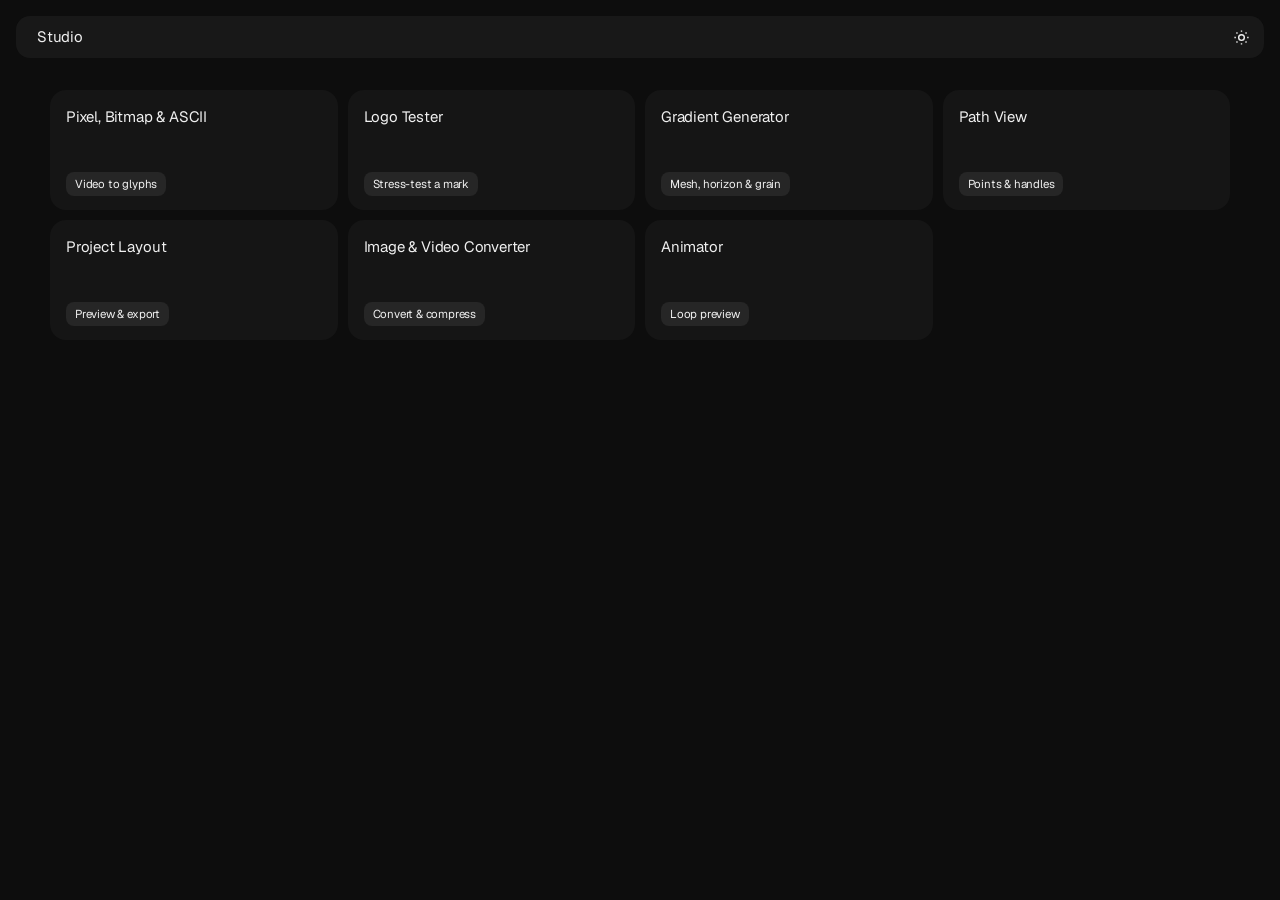
==== index.html @ 0e45035b "Update" ====
<!DOCTYPE html>
<html lang="en" data-theme="dark">
<head>
<meta charset="UTF-8">
<meta name="viewport" content="width=device-width, initial-scale=1.0">
<title>Studio — Vegar Efteland Melhus</title>
<meta name="robots" content="noindex, nofollow">
<link rel="stylesheet" href="/shared.css">
<style>
  body { padding: 90px 16px 40px; min-height: 100vh; }
  .hub-wrap { max-width: 1180px; margin: 0 auto; }

  /* Cards: flat tone panels. Every card is the whole click target. */
  .tool-grid { display: grid; grid-template-columns: repeat(auto-fill, minmax(260px, 1fr)); gap: 10px; }

  .tool-card {
    position: relative; display: flex; flex-direction: column; gap: 10px; min-height: 120px;
    padding: 16px 16px 14px; border-radius: var(--panel-radius); background: var(--surface);
    animation: cardIn 300ms var(--ease-out) both;
  }
  .tool-card.unavailable { opacity: 0.45; pointer-events: none; }

  .tool-card h2 { margin: 0; font-size: 15px; font-weight: 400; }
  .tool-foot { margin-top: auto; display: flex; gap: 6px; flex-wrap: wrap; }
  .chip { display: inline-flex; align-items: center; gap: 6px; height: 24px; padding: 0 9px;
    border-radius: 8px; background: var(--tone); font-size: 11.5px; color: var(--fg); }
  .chip .dot { width: 6px; height: 6px; border-radius: 2px; background: currentColor; }
  .chip.ok { color: #3f9b5a; } .chip.warn { color: var(--danger); }

  @keyframes cardIn { from { opacity: 0; transform: translateY(14px); } to { opacity: 1; transform: none; } }

</style>
<link rel="stylesheet" href="/tools/skin.css"><!-- last: the shared look wins -->
</head>
<body>

<div class="hub-nav">
  <div class="hub-pill" id="nav"><a href="/" class="active">Studio</a></div>
  <button class="theme-toggle-btn" id="themeToggle" title="Toggle theme">
    <svg viewBox="0 0 24 24" fill="none" stroke="currentColor" stroke-width="2" id="themeIcon">
      <path d="M21 12.79A9 9 0 1 1 11.21 3 7 7 0 0 0 21 12.79z"/>
    </svg>
  </button>
</div>

<main class="hub-wrap">
  <div class="tool-grid" id="grid"></div>
</main>

<script>
(function(){
  const root=document.documentElement, icon=document.getElementById("themeIcon");
  const sun='<circle cx="12" cy="12" r="4"/><path d="M12 2v2M12 20v2M4.93 4.93l1.41 1.41M17.66 17.66l1.41 1.41M2 12h2M20 12h2M6.34 17.66l-1.41 1.41M19.07 4.93l-1.41 1.41"/>';
  const moon='<path d="M21 12.79A9 9 0 1 1 11.21 3 7 7 0 0 0 21 12.79z"/>';
  const paint=()=>{ icon.innerHTML = root.getAttribute("data-theme")==="dark"?sun:moon; };
  const saved=localStorage.getItem("vegar-tools-theme");
  if(saved) root.setAttribute("data-theme",saved);
  paint();
  document.getElementById("themeToggle").addEventListener("click",()=>{
    const next=root.getAttribute("data-theme")==="dark"?"light":"dark";
    root.setAttribute("data-theme",next);
    localStorage.setItem("vegar-tools-theme",next); paint();
  });
})();

/* Static build for GitHub Pages: the tool list is baked in (no server).
   Emboss is left out — it needs the local Python engine. */
const TOOLS=[
 {
  "url": "tools/pixel/index.html",
  "title": "Pixel, Bitmap & ASCII",
  "tag": "Video to glyphs",
  "icon": "M4 4h4v4H4zM10 4h4v4h-4zM16 4h4v4h-4zM4 10h4v4H4zM16 10h4v4h-4zM4 16h4v4H4zM10 16h4v4h-4z"
 },
 {
  "url": "tools/logo/index.html",
  "title": "Logo Tester",
  "tag": "Stress-test a mark",
  "icon": "M12 3a9 9 0 1 0 9 9M12 3v9l7.5 5"
 },
 {
  "url": "tools/gradient/index.html",
  "title": "Gradient Generator",
  "tag": "Mesh, horizon & grain",
  "icon": "M3 3h18v18H3zM3 12h18M3 17h18M3 7h18"
 },
 {
  "url": "tools/paths/index.html",
  "title": "Path View",
  "tag": "Points & handles",
  "icon": "M5 19C5 9 9 5 19 5M5 19h.01M19 5h.01M5 9h4M15 19v-4"
 },
 {
  "url": "tools/layout/index.html",
  "title": "Project Layout",
  "tag": "Preview & export",
  "icon": "M3 3h7v7H3zM14 3h7v7h-7zM3 14h7v7H3zM14 14h7v7h-7z"
 },
 {
  "url": "tools/converter/index.html",
  "title": "Image & Video Converter",
  "tag": "Convert & compress",
  "icon": "M21 15v4a2 2 0 0 1-2 2H5a2 2 0 0 1-2-2v-4M7 10l5 5 5-5M12 15V3"
 },
 {
  "url": "tools/animator/index.html",
  "title": "Animator",
  "tag": "Loop preview",
  "icon": "M3 4h14v12H3zM17 8l4-2v10l-4-2"
 }
];
(function(d){
  const grid=document.getElementById("grid"), nav=document.getElementById("nav");
  d.tools.forEach(function(t, i){
    const ok=t.available && t.engine_ready;

    const wrap=document.createElement(ok?"a":"div");
    if(ok) wrap.href="/"+t.url;
    wrap.className="tool-card"+(ok?"":" unavailable");
    wrap.style.animationDelay=(i*35)+"ms";
    let state="";
    if(!t.available) state="Not found";
    else if(t.engine && !t.engine_ready) state="Engine off";
    else if(t.engine) state="Local engine";
    const chips=['<span class="chip">'+t.tag+'</span>'];
    if(state) chips.push('<span class="chip '+(state==="Local engine"?"ok":"warn")+'"><i class="dot"></i>'+state+'</span>');
    wrap.innerHTML=
      
      '<h2>'+t.title+'</h2>'+
      '<div class="tool-foot">'+chips.join("")+'</div>';
    grid.appendChild(wrap);
  });
})({tools: TOOLS.map(t => Object.assign({available: true, engine_ready: true}, t))});
</script>
</body>
</html>
---- shared.css ----
/* ================================================================
   Studio — shared design system, part 1 of 2: tokens, base, nav.

   Mirrors vegarem.no exactly (index.html <style>, "Tokens"). When the
   site changes, change it here first: every tool and the hub read these
   variables. Part 2 is skin.css, which is loaded AFTER each tool's own
   styles and restyles the shared component vocabulary.

   The full written spec is "Design Guidelines.pdf" in the Studio folder.
   ================================================================ */

/* Geist, self-hosted — the same variable file the site ships (v1.7.2,
   100–900 in one 68 KB file). Licence in tools/vendor/fonts/. */
@font-face {
  font-family: 'Geist';
  src: url('/tools/vendor/fonts/Geist-Variable.woff2') format('woff2-variations'),
       url('/tools/vendor/fonts/Geist-Variable.woff2') format('woff2');
  font-weight: 100 900;
  font-style: normal;
  font-display: swap;
}

:root {
  /* ── Site tokens (1:1 with vegarem.no) ───────────────────────── */
  --bg:           #ffffff;
  --fg:           #0a0a0a;
  --nav-fg:       #0a0a0a;
  --muted:        #999999;
  --border:       #e8e8e8;
  --tag-bg:       #0a0a0a;
  --tag-fg:       #ffffff;
  --nav-bg:       rgba(255, 255, 255, 0.88);
  --pill-bg:      rgba(241, 241, 241, 0.72);   /* a shade darker than the page */
  --pill-solid:   #e7e9ee;
  --placeholder:  #f5f5f5;
  --pill-round:   0.333;   /* corner radius as a share of height */
  --pill-h:       30px;    /* every small pill and round button */
  --nav-h:        42px;
  --gap:          6px;     /* between media */
  --inset:        10px;    /* pills floating on media sit this far in */
  --media-radius: 8px;     /* every image, video and card */
  --font:         'Geist', system-ui, -apple-system, sans-serif;
  --ease-out:     cubic-bezier(0.22, 1, 0.36, 1);
  --nav-ease:     cubic-bezier(0.76, 0, 0.24, 1);
  --nav-dur:      400ms;
  --theme-transition: 420ms ease;
  --glass:        blur(22px) saturate(1.6);

  /* ── Tool extensions — what a tool needs that a portfolio doesn't ─ */
  --pill-ink:       var(--nav-fg);
  --pill-ink-quiet: color-mix(in srgb, var(--pill-ink) 58%, transparent);
  --surface:      #f5f5f5;                 /* panels: flat tone, no outline */
  --tone:         rgba(0, 0, 0, 0.055);    /* buttons, fields, tracks — on any surface */
  --tone-strong:  rgba(0, 0, 0, 0.11);
  --track:        rgba(10, 10, 10, 0.18);  /* slider rails, dividers on tone */
  --panel-radius: 16px;                    /* the site's info panel */
  --r-pill:       calc(var(--pill-h) * var(--pill-round));   /* = 10px */
  --r-nav:        calc(var(--nav-h) * var(--pill-round));    /* = 14px */
  --mono:         ui-monospace, 'SF Mono', Menlo, monospace;
  --danger:       #d9534f;

  /* Compat: names older tool CSS still reads. Shadows are gone on the
     site — surfaces read by tone alone — so the hover shadow is nothing. */
  --radius:       var(--r-pill);
  --hover-shadow: 0 0 0 transparent;
}

html[data-theme="dark"] {
  --bg:           #0d0d0d;
  --fg:           #efefef;
  --nav-fg:       #efefef;
  --muted:        #606060;
  --border:       #242424;
  --tag-bg:       #efefef;
  --tag-fg:       #0d0d0d;
  --nav-bg:       rgba(13, 13, 13, 0.88);
  --pill-bg:      rgba(30, 30, 30, 0.72);      /* a shade lighter than the page */
  --pill-solid:   #3a3d44;
  --placeholder:  #1a1a1a;

  --surface:      #151515;
  --tone:         rgba(255, 255, 255, 0.07);
  --tone-strong:  rgba(255, 255, 255, 0.13);
  --track:        rgba(239, 239, 239, 0.2);
}

/* ─── Base ──────────────────────────────────────────────────── */
*, *::before, *::after { box-sizing: border-box; }

html { background: var(--bg); }

body {
  margin: 0;
  background: var(--bg);
  color: var(--fg);
  font-family: var(--font);
  font-size: 16px;
  line-height: 1.5;
  /* The site's tracking. Set at 16px it computes to -0.192px and
     inherits as that, exactly as on vegarem.no. */
  letter-spacing: -0.012em;
  -webkit-font-smoothing: antialiased;
  -moz-osx-font-smoothing: grayscale;
  transition: background var(--theme-transition), color var(--theme-transition);
}

a { color: inherit; text-decoration: none; }
strong, b { font-weight: 600; }
button, input, select, textarea { font-family: inherit; letter-spacing: inherit; }
::selection { background: var(--fg); color: var(--bg); }

:focus-visible { outline: 2px solid var(--fg); outline-offset: 2px; }

* { scrollbar-width: thin; scrollbar-color: var(--tone-strong) transparent; }

@media (prefers-reduced-motion: reduce) {
  *, *::before, *::after { transition-duration: 1ms !important; animation-duration: 1ms !important; }
}

/* ─── Nav — the site's top bar ──────────────────────────────────
   One 42px glass bar, 16px from the edges; the glass is drawn by
   ::before so whatever sits inside stays clear. Markup every tool uses:

     <div class="hub-nav">
       <div class="hub-pill"> <a href="/">Studio</a> <a class="active" …>Tool</a> … </div>
       [<div class="nav-actions"> tool buttons </div>]   ← optional
       <button class="theme-toggle-btn"> <svg/> </button>
     </div>

   The pill reads as a breadcrumb: "Studio" (quiet, the way home) then the
   current tool at full ink. Other tool links in the markup are hidden —
   the hub is where you switch tools. A tool may put its own actions in
   .nav-actions, so there is only ever ONE bar on screen. */
.hub-nav {
  position: fixed;
  top: 16px;
  left: 16px;
  right: 16px;
  height: var(--nav-h);
  z-index: 200;
  display: flex;
  align-items: center;
  gap: 12px;
  padding: 0 8px 0 21px;
}
.hub-nav::before {
  content: "";
  position: absolute;
  inset: 0;
  z-index: -1;
  background: var(--pill-bg);
  -webkit-backdrop-filter: var(--glass);
  backdrop-filter: var(--glass);
  border-radius: var(--r-nav);
  transition: background var(--theme-transition);
}

.hub-pill {
  display: flex;
  align-items: center;
  gap: 14px;
  min-width: 0;
  white-space: nowrap;
  font-size: 15px;
  font-weight: 400;
}
.hub-pill a { color: var(--pill-ink); }
.hub-pill a:first-child { color: var(--pill-ink-quiet); transition: color 200ms ease; }
.hub-pill a:first-child:hover, .hub-pill a:first-child.active { color: var(--pill-ink); }
.hub-pill a:not(:first-child):not(.active), .hub-pill .sep { display: none; }
.hub-pill .crumb-extra { color: var(--pill-ink-quiet); font-size: 13.5px; overflow: hidden; text-overflow: ellipsis; }

.nav-actions {
  margin-left: auto;
  display: flex;
  align-items: center;
  gap: 6px;
  min-width: 0;
  overflow-x: auto;
  scrollbar-width: none;
}
.nav-actions::-webkit-scrollbar { display: none; }

.theme-toggle-btn {
  margin-left: auto;
  flex-shrink: 0;
  width: 30px;
  height: 30px;
  padding: 0;
  border: 0;
  border-radius: var(--r-pill);
  background: none;
  color: var(--pill-ink);
  cursor: pointer;
  display: flex;
  align-items: center;
  justify-content: center;
  transition: opacity 200ms ease;
}
.nav-actions + .theme-toggle-btn { margin-left: 0; }
.theme-toggle-btn:hover { opacity: 0.7; }
.theme-toggle-btn svg { width: 17px; height: 17px; }
---- tools/skin.css ----
/* ================================================================
   Studio — shared design system, part 2 of 2: component skin.

   Loaded LAST in every tool (after the tool's own <style>), so the look
   of the shared vocabulary is decided once, here, in vegarem.no's terms:

     · flat — surfaces read by tone, not outline or shadow
     · ⅓ rounding — every pill/button radius is a third of its height
     · Geist 300/400/600, no uppercase tracking-labels
     · hover fades (opacity), it never lifts

   Every selector starts with :root so it outranks a tool's own rule of
   the same shape. Only LOOK is set here — colour, tone, radius, type
   treatment. Size and layout stay with each tool.
   ================================================================ */

/* ─── Panels & cards: flat tone, the site's 16px panel corner ─── */
:root :is(.panel, .sidebar, .card, .cover-section, .arrange-preview, .bar,
          .image-bar, .settings, .preset-section .preset-card, .file-card, .jump,
          .look-body, .log-box, .legend) {
  border-color: transparent;
  box-shadow: none;
}
:root :is(.panel, .sidebar, .card, .bar, .image-bar, .file-card, .settings) {
  background: var(--surface);
}
:root :is(.panel, .sidebar, .card, .settings) { border-radius: var(--panel-radius); }
:root :is(.file-card, .bar, .image-bar, .jump) { border-radius: 12px; }

/* Media inside tools keeps the site's media corner. */
:root :is(.stage, .preview-canvas-wrap, .preview-wrap, .thumb, .file-thumb,
          .img-cell, .history canvas) { border-radius: var(--media-radius); }

/* ─── Page heads: the site sets titles light, not bold ───────── */
:root .page-head h1 { font-weight: 400; letter-spacing: -0.02em; }
:root .page-head p { color: var(--muted); }

/* ─── Labels: no uppercase micro-type — quiet sentence case ───── */
:root :is(.h, .section-label, .row-label, .field label, .export-field label,
          .preset-group-label, .arrange-preview-label, .cover-section-header,
          .desc-preview-header span, details.sec > summary, .stat > span) {
  text-transform: none;
  letter-spacing: inherit;
  font-weight: 400;
  font-size: 12.5px;
  color: var(--muted);
}
:root details.sec > summary:hover { color: var(--fg); }
:root .field label .val { color: var(--fg); font-weight: 400; }

/* Section heading pill — the site's .section-tag, for new work. */
.section-tag {
  display: inline-flex;
  align-items: center;
  height: var(--pill-h);
  padding: 0 12px;
  border-radius: var(--r-pill);
  background: var(--pill-bg);
  color: var(--pill-ink);
  font-size: 12.5px;
  font-weight: 400;
  -webkit-backdrop-filter: var(--glass);
  backdrop-filter: var(--glass);
}

/* ─── Dividers ────────────────────────────────────────────────── */
:root :is(.sep-line, .divider) { background: var(--border); }

/* ─── Buttons: tone pill, ⅓ corners, fade on hover ───────────── */
:root :is(.pill-btn, .btn) {
  min-height: var(--pill-h);
  padding-top: 0;
  padding-bottom: 0;
  border: 0;
  border-radius: var(--r-pill);
  background: var(--tone);
  color: var(--fg);
  font-weight: 400;
  font-size: 12.5px;
  box-shadow: none;
  transition: opacity 200ms ease, background 200ms ease, transform 200ms var(--ease-out);
}
:root :is(.pill-btn, .btn):hover { opacity: 0.75; box-shadow: none; background: var(--tone); }
:root :is(.pill-btn, .btn):active { transform: scale(0.97); }
:root :is(.pill-btn-primary, .btn-primary, .pill-btn.primary, .btn.primary) {
  background: var(--fg);
  color: var(--bg);
}
:root :is(.pill-btn-primary, .btn-primary, .pill-btn.primary, .btn.primary):hover { background: var(--fg); }
:root :is(.pill-btn-danger, .btn-danger) { color: var(--danger); background: rgba(217, 83, 79, 0.1); }
:root :is(.pill-btn-danger, .btn-danger):hover { background: rgba(217, 83, 79, 0.1); }
:root :is(.pill-btn, .btn):disabled { opacity: 0.4; cursor: default; }

/* Icon buttons — the site's .icon-btn: square, ⅓ corners. */
:root .icon-btn {
  border: 0;
  border-radius: var(--r-pill);
  background: var(--tone);
  color: var(--fg);
  box-shadow: none;
  transition: opacity 200ms ease, transform 200ms var(--ease-out);
}
:root .icon-btn:hover { opacity: 0.75; box-shadow: none; }
:root .icon-btn:active { transform: scale(0.94); }
:root .icon-btn.on { background: var(--fg); color: var(--bg); }

/* ─── Segmented controls & tabs ──────────────────────────────── */
:root :is(.seg, .tabs, .layout-toggle) {
  border: 0;
  background: var(--tone);
  border-radius: calc(var(--r-pill) + 1px);
}
:root .seg.wrap { border-radius: 12px; }
:root :is(.seg, .tabs, .layout-toggle) button {
  border-radius: calc(var(--r-pill) - 2px);
  font-weight: 400;
  color: var(--muted);
}
:root :is(.seg, .tabs, .layout-toggle) button:hover:not(.active) { color: var(--fg); background: transparent; }
:root :is(.seg, .tabs, .layout-toggle) button.active { background: var(--bg); color: var(--fg); }
html[data-theme="dark"] :is(.seg, .tabs, .layout-toggle) button.active { background: var(--tone-strong); }

/* Choice chips (looks, presets, themes, jump links). */
:root :is(.look, .theme, .jump a, .auto-tag, .tag-row > *) {
  border-color: transparent;
  border-radius: var(--r-pill);
  background: var(--tone);
}
:root :is(.look, .theme):hover { border-color: transparent; opacity: 0.8; }
:root :is(.look.active, .theme.active) { background: var(--fg); color: var(--bg); border-color: var(--fg); }
:root .preset-card { border-radius: 12px; background: var(--tone); border-color: transparent; }
:root .preset-card.active { background: transparent; box-shadow: inset 0 0 0 1.5px var(--fg); }

/* ─── Fields ──────────────────────────────────────────────────── */
:root :is(select, input[type="text"], input[type="number"], input[type="search"],
          input[type="url"], input[type="email"], textarea) {
  border: 0;
  border-radius: var(--r-pill);
  background: var(--tone);
  color: var(--fg);
  font-weight: 400;
  box-shadow: inset 0 0 0 1px transparent;
  transition: box-shadow 150ms ease;
}
:root :is(select, input[type="text"], input[type="number"], input[type="search"],
          input[type="url"], input[type="email"], textarea):focus {
  outline: none;
  border-color: transparent;
  box-shadow: inset 0 0 0 1px var(--muted);
}
:root textarea { border-radius: 12px; }
:root select {
  -webkit-appearance: none;
  appearance: none;
  padding-right: 26px;
  background-image: url("data:image/svg+xml,%3Csvg xmlns='http://www.w3.org/2000/svg' viewBox='0 0 12 12'%3E%3Cpath d='M3 4.5l3 3 3-3' fill='none' stroke='%23999' stroke-width='1.3' stroke-linecap='round' stroke-linejoin='round'/%3E%3C/svg%3E");
  background-repeat: no-repeat;
  background-position: right 9px center;
  background-size: 11px;
}
:root select option { background: var(--bg); color: var(--fg); }
:root input::placeholder, :root textarea::placeholder { color: var(--muted); }
:root :is(input[type="checkbox"], input[type="radio"]) { accent-color: var(--fg); }

:root input[type="color"] { border: 0; border-radius: 8px; background: var(--tone); }
:root input[type="color"]::-webkit-color-swatch { border-radius: 6px; }

/* Sliders — the site's volume slider: hairline rail, round ink thumb. */
:root input[type="range"] {
  -webkit-appearance: none;
  appearance: none;
  background: transparent;
  height: 16px;
  outline: none;
}
:root input[type="range"]::-webkit-slider-runnable-track {
  height: 3px; border-radius: 2px; background: var(--track);
}
:root input[type="range"]::-webkit-slider-thumb {
  -webkit-appearance: none; width: 12px; height: 12px; margin-top: -4.5px;
  border: 0; border-radius: 50%; background: var(--fg); cursor: pointer;
}
:root input[type="range"]::-moz-range-track { height: 3px; border-radius: 2px; background: var(--track); }
:root input[type="range"]::-moz-range-thumb { width: 12px; height: 12px; border: 0; border-radius: 50%; background: var(--fg); }

/* Switches — ⅓ corners on the track and the knob, like every pill. */
:root .switch b { border-radius: 6px; background: var(--tone-strong); }
:root .switch b::after { border-radius: 4px; background: var(--bg); }
:root .switch input:checked + b { background: var(--fg); }

/* ─── Drop zones: a tone well, not a dashed box ──────────────── */
:root .drop-zone {
  border: 1px dashed var(--tone-strong);
  border-radius: var(--panel-radius);
  background: transparent;
  color: var(--muted);
}
:root .drop-zone.drag-over { border-color: var(--fg); background: var(--tone); }

/* ─── Status, progress, code ─────────────────────────────────── */
:root :is(.status-tag, .card-head .tag, .type-badge, .badge) {
  border: 0;
  border-radius: 6px;
  background: var(--tone);
  text-transform: none;
  letter-spacing: inherit;
  font-weight: 400;
}
:root .progress-bar { background: var(--tone); border-radius: 2px; }
:root .progress-bar-fill { background: var(--fg); }
:root :is(kbd, code) { border-color: transparent; border-radius: 5px; }
:root kbd { background: var(--tone); }

/* ─── Toast — a glass pill, like the nav ─────────────────────── */
:root .toast {
  background: var(--pill-bg);
  color: var(--pill-ink);
  -webkit-backdrop-filter: var(--glass);
  backdrop-filter: var(--glass);
  border-radius: var(--r-nav);
  font-weight: 400;
  font-size: 13.5px;
  padding: 11px 18px;
  box-shadow: none;
}
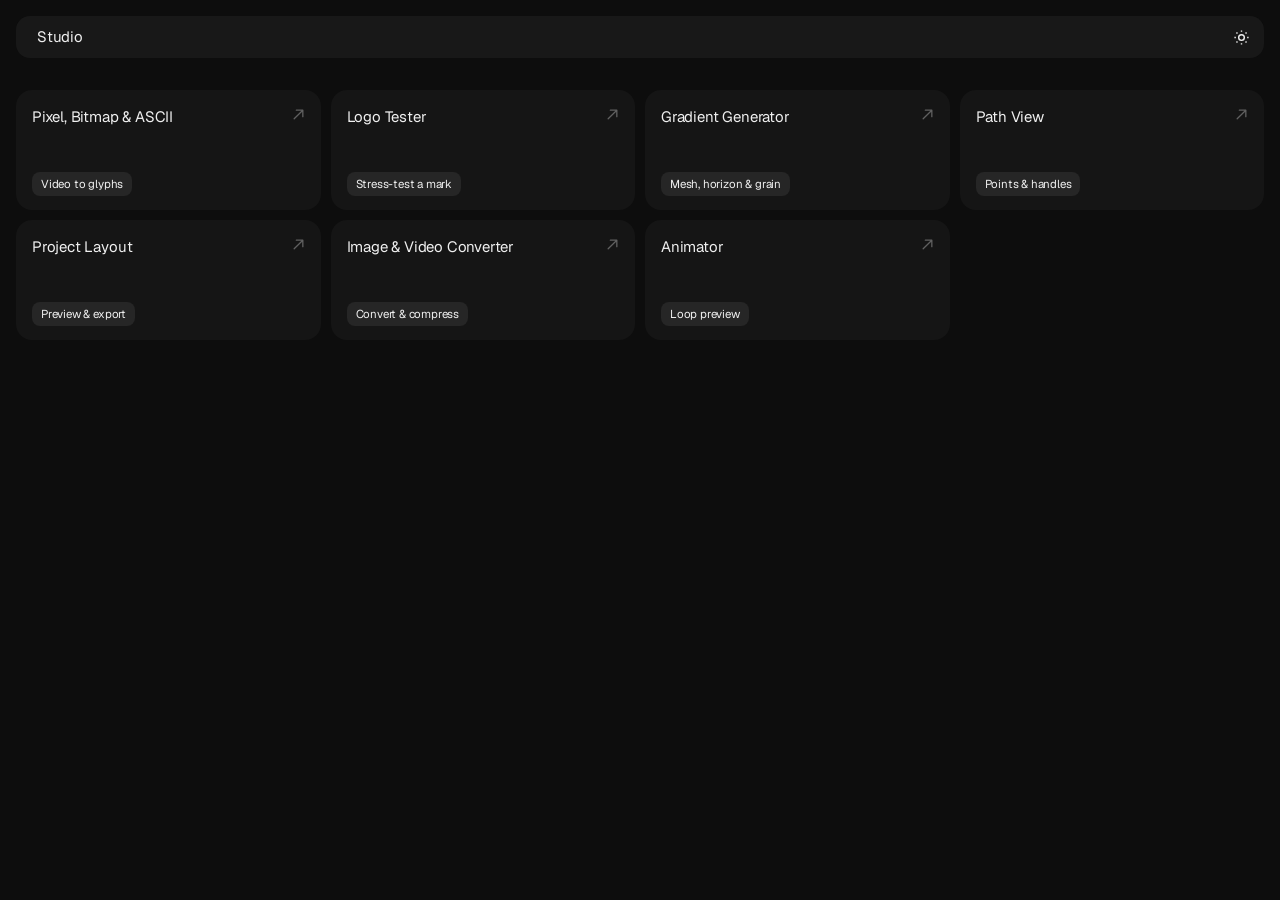
==== commit bd0d81b5: "Update" ====
--- a/index.html
+++ b/index.html
@@ -8,7 +8,7 @@
 <link rel="stylesheet" href="/shared.css">
 <style>
   body { padding: 90px 16px 40px; min-height: 100vh; }
-  .hub-wrap { max-width: 1180px; margin: 0 auto; }
+  .hub-wrap { margin: 0; }   /* full width: lines up with the nav bar, 16px from each edge */
 
   /* Cards: flat tone panels. Every card is the whole click target. */
   .tool-grid { display: grid; grid-template-columns: repeat(auto-fill, minmax(260px, 1fr)); gap: 10px; }
@@ -20,7 +20,8 @@
   }
   .tool-card.unavailable { opacity: 0.45; pointer-events: none; }
 
-  .tool-card h2 { margin: 0; font-size: 15px; font-weight: 400; }
+  .tool-card h2 { margin: 0; padding-right: 24px; font-size: 15px; font-weight: 400; }
+  .tool-arrow { position: absolute; top: 18px; right: 16px; width: 13px; height: 13px; color: var(--muted); }
   .tool-foot { margin-top: auto; display: flex; gap: 6px; flex-wrap: wrap; }
   .chip { display: inline-flex; align-items: center; gap: 6px; height: 24px; padding: 0 9px;
     border-radius: 8px; background: var(--tone); font-size: 11.5px; color: var(--fg); }
@@ -125,7 +126,7 @@
     const chips=['<span class="chip">'+t.tag+'</span>'];
     if(state) chips.push('<span class="chip '+(state==="Local engine"?"ok":"warn")+'"><i class="dot"></i>'+state+'</span>');
     wrap.innerHTML=
-      
+      '<svg class="tool-arrow" viewBox="0 0 12 12" fill="none" aria-hidden="true"><path d="M2 10L10 2M10 2H4M10 2V8" stroke="currentColor" stroke-width="1.2" stroke-linecap="round" stroke-linejoin="round"/></svg>'+
       '<h2>'+t.title+'</h2>'+
       '<div class="tool-foot">'+chips.join("")+'</div>';
     grid.appendChild(wrap);
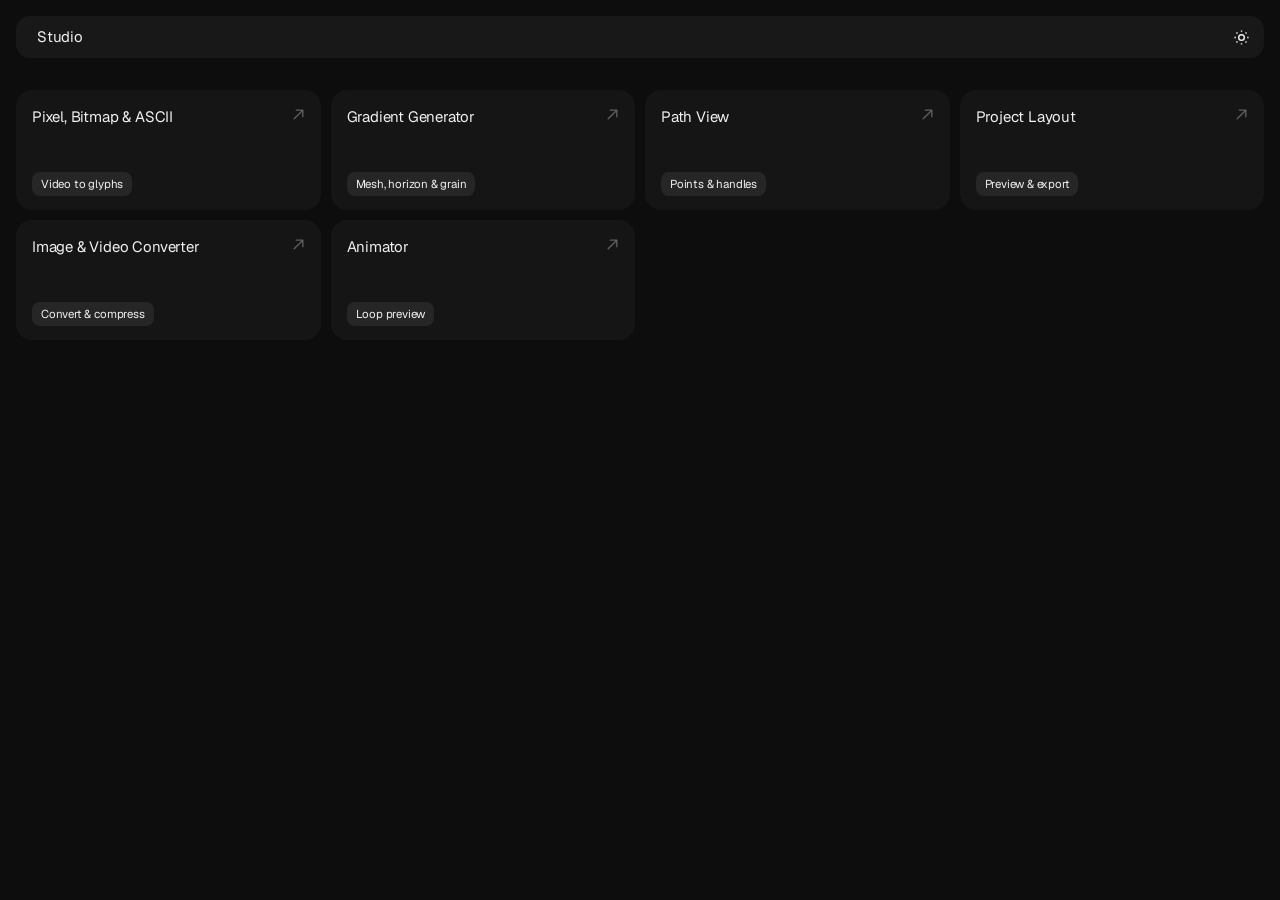
==== commit 03ac1d46: "Update" ====
--- a/index.html
+++ b/index.html
@@ -74,12 +74,6 @@
   "icon": "M4 4h4v4H4zM10 4h4v4h-4zM16 4h4v4h-4zM4 10h4v4H4zM16 10h4v4h-4zM4 16h4v4H4zM10 16h4v4h-4z"
  },
  {
-  "url": "tools/logo/index.html",
-  "title": "Logo Tester",
-  "tag": "Stress-test a mark",
-  "icon": "M12 3a9 9 0 1 0 9 9M12 3v9l7.5 5"
- },
- {
   "url": "tools/gradient/index.html",
   "title": "Gradient Generator",
   "tag": "Mesh, horizon & grain",
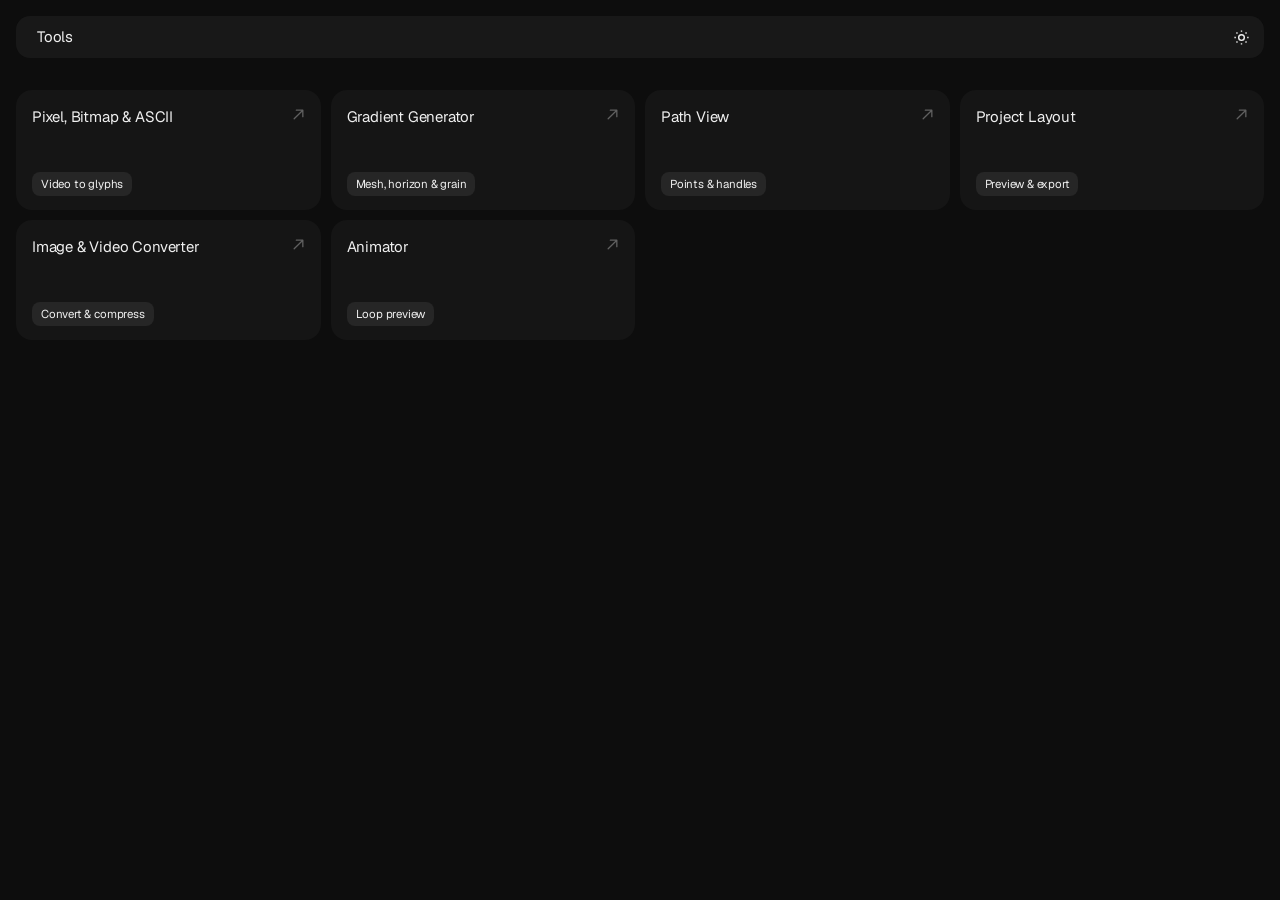
==== commit 78718792: "Update" ====
--- a/index.html
+++ b/index.html
@@ -3,7 +3,11 @@
 <head>
 <meta charset="UTF-8">
 <meta name="viewport" content="width=device-width, initial-scale=1.0">
-<title>Studio — Vegar Efteland Melhus</title>
+<title>Tools — Vegar Efteland Melhus</title>
+<link rel="icon" href="/tools/favicon.svg" type="image/svg+xml">
+<link rel="icon" href="/tools/favicon-32-light.png" type="image/png" sizes="32x32" media="(prefers-color-scheme: light)">
+<link rel="icon" href="/tools/favicon-32-dark.png" type="image/png" sizes="32x32" media="(prefers-color-scheme: dark)">
+<link rel="apple-touch-icon" href="/tools/favicon-180.png">
 <meta name="robots" content="noindex, nofollow">
 <link rel="stylesheet" href="/shared.css">
 <style>
@@ -36,7 +40,7 @@
 <body>
 
 <div class="hub-nav">
-  <div class="hub-pill" id="nav"><a href="/" class="active">Studio</a></div>
+  <div class="hub-pill" id="nav"><a href="/" class="active">Tools</a></div>
   <button class="theme-toggle-btn" id="themeToggle" title="Toggle theme">
     <svg viewBox="0 0 24 24" fill="none" stroke="currentColor" stroke-width="2" id="themeIcon">
       <path d="M21 12.79A9 9 0 1 1 11.21 3 7 7 0 0 0 21 12.79z"/>
